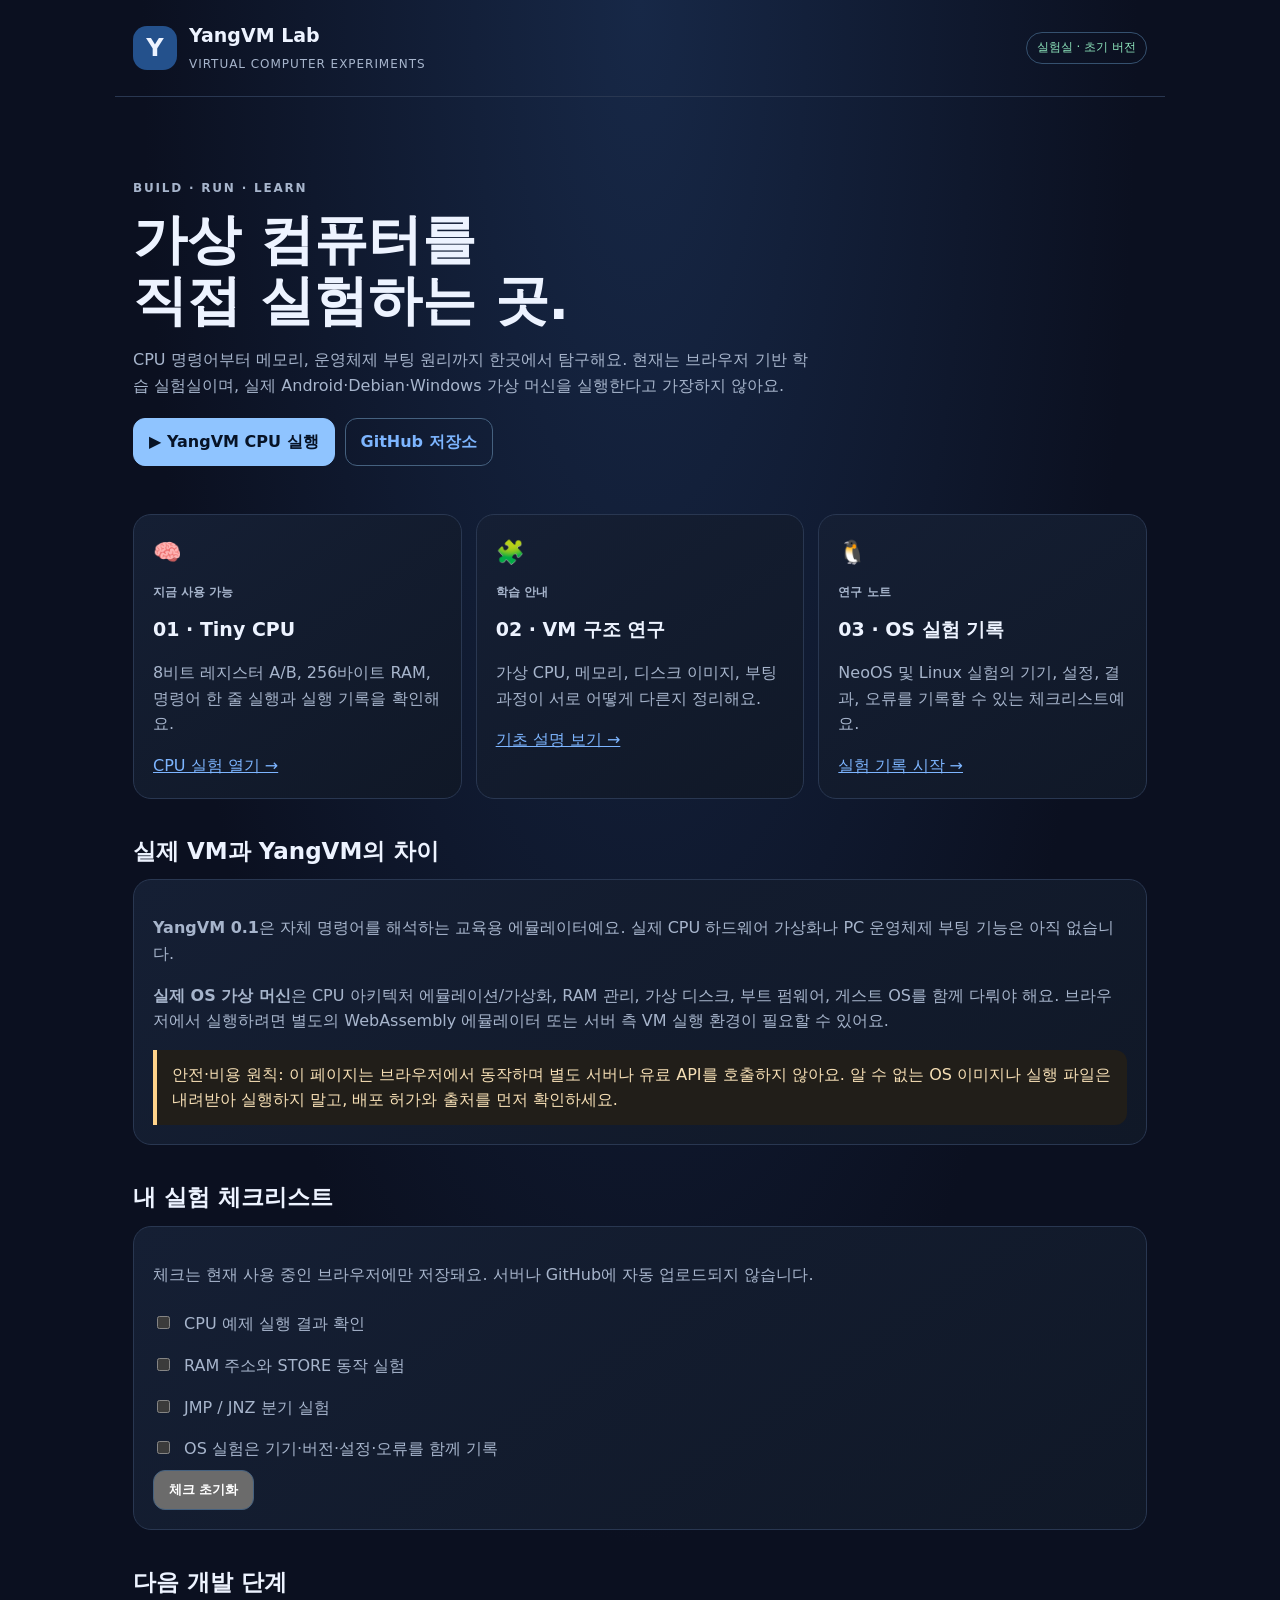
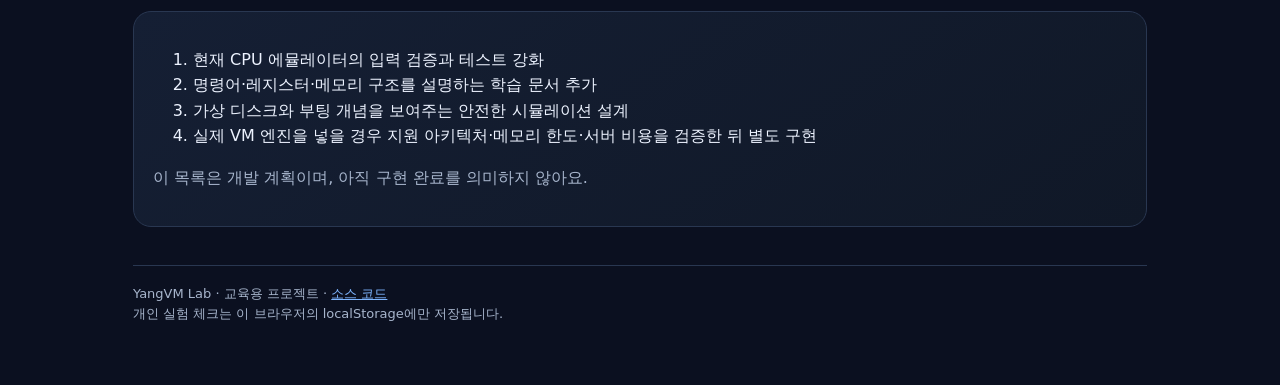
==== lab.html @ 852eb868 "Add YangVM Lab experiment portal" ====
<!doctype html>
<html lang="ko">
<head>
<meta charset="utf-8">
<meta name="viewport" content="width=device-width,initial-scale=1">
<meta name="theme-color" content="#101827">
<meta name="description" content="YangVM Lab — 브라우저에서 CPU 에뮬레이터를 실험하고 운영체제와 가상화 원리를 배우는 실험실">
<title>YangVM Lab · 가상 컴퓨터 실험실</title>
<style>
:root{color-scheme:dark;--bg:#0b1020;--panel:#131c30;--line:#293751;--text:#edf3ff;--muted:#a7b5cc;--blue:#7db5ff;--green:#8ee6bd;--amber:#ffd38b}
*{box-sizing:border-box}body{margin:0;background:radial-gradient(ellipse at top,#172847 0,#0b1020 55%);color:var(--text);font:16px/1.6 system-ui,-apple-system,"Noto Sans KR",sans-serif}a{color:var(--blue)}a:focus,button:focus{outline:2px solid var(--amber);outline-offset:3px}.top{max-width:1050px;margin:auto;padding:20px 18px;display:flex;justify-content:space-between;align-items:center;gap:12px;border-bottom:1px solid var(--line)}.brand{display:flex;align-items:center;gap:12px}.mark{display:grid;place-items:center;width:44px;height:44px;border-radius:14px;background:#24518c;font-weight:900;font-size:24px}.brand strong{display:block;font-size:19px}.brand small,.tag{color:var(--muted);font-size:12px;letter-spacing:.08em}.pill{border:1px solid #35516f;border-radius:99px;padding:5px 10px;color:var(--green);font-size:12px}main{max-width:1050px;margin:auto;padding:28px 18px 60px}.hero{padding:28px 0 24px}.eyebrow{color:var(--green);font-size:12px;letter-spacing:.15em;font-weight:800}.hero h1{font-size:clamp(32px,7vw,54px);line-height:1.12;margin:10px 0}.hero p{color:var(--muted);max-width:690px}.actions{display:flex;gap:10px;flex-wrap:wrap;margin-top:20px}.btn{display:inline-block;text-decoration:none;border:1px solid #45617f;padding:10px 15px;border-radius:12px;font-weight:700}.btn.primary{background:#8fc4ff;color:#071326;border-color:#8fc4ff}.grid{display:grid;grid-template-columns:repeat(auto-fit,minmax(min(100%,270px),1fr));gap:14px;margin:18px 0}.card,.panel{background:linear-gradient(145deg,#151f34,#101827);border:1px solid var(--line);border-radius:18px;padding:19px;min-width:0}.card h2,.panel h2{font-size:19px;margin:8px 0}.card p,.panel p,.card li{color:var(--muted)}.icon{font-size:23px}.status{color:var(--amber);font-size:12px;font-weight:800}.section-title{margin:34px 0 10px;font-size:23px}.terminal{background:#070b13;border:1px solid #26354d;border-radius:14px;padding:15px;overflow:auto;color:#b8f7d6;font:13px/1.7 ui-monospace,SFMono-Regular,Consolas,monospace;white-space:pre-wrap}.terminal button{font:inherit;color:#dceaff;background:#17243a;border:1px solid #40536f;border-radius:8px;padding:5px 9px;margin:0 5px 8px 0}.notice{border-left:4px solid var(--amber);padding:12px 15px;background:#211e19;border-radius:0 12px 12px 0;color:#f6dfb5}.checklist label{display:block;padding:8px 0;color:var(--muted)}.checklist input{margin-right:9px;accent-color:#8fc4ff}footer{border-top:1px solid var(--line);margin-top:38px;padding-top:18px;color:var(--muted);font-size:13px}code{color:#d5e5ff;background:#1c2940;padding:2px 5px;border-radius:5px}@media(min-width:700px){.hero{padding:42px 0 30px}}
</style>
</head>
<body>
<header class="top"><div class="brand"><span class="mark">Y</span><div><strong>YangVM Lab</strong><small>VIRTUAL COMPUTER EXPERIMENTS</small></div></div><span class="pill">실험실 · 초기 버전</span></header>
<main>
<section class="hero"><p class="eyebrow">BUILD · RUN · LEARN</p><h1>가상 컴퓨터를<br>직접 실험하는 곳.</h1><p>CPU 명령어부터 메모리, 운영체제 부팅 원리까지 한곳에서 탐구해요. 현재는 브라우저 기반 학습 실험실이며, 실제 Android·Debian·Windows 가상 머신을 실행한다고 가장하지 않아요.</p><div class="actions"><a class="btn primary" href="./index.html">▶ YangVM CPU 실행</a><a class="btn" href="https://github.com/gw140427-rgb/Repository-YangVM-Description-A-simple-virtual-machine-project-built-on-Android-Visibility-Public">GitHub 저장소</a></div></section>
<div class="grid">
<article class="card"><span class="icon">🧠</span><p class="status">지금 사용 가능</p><h2>01 · Tiny CPU</h2><p>8비트 레지스터 A/B, 256바이트 RAM, 명령어 한 줄 실행과 실행 기록을 확인해요.</p><a href="./index.html">CPU 실험 열기 →</a></article>
<article class="card"><span class="icon">🧩</span><p class="status">학습 안내</p><h2>02 · VM 구조 연구</h2><p>가상 CPU, 메모리, 디스크 이미지, 부팅 과정이 서로 어떻게 다른지 정리해요.</p><a href="#vm-basics">기초 설명 보기 →</a></article>
<article class="card"><span class="icon">🐧</span><p class="status">연구 노트</p><h2>03 · OS 실험 기록</h2><p>NeoOS 및 Linux 실험의 기기, 설정, 결과, 오류를 기록할 수 있는 체크리스트예요.</p><a href="#notes">실험 기록 시작 →</a></article>
</div>
<section id="vm-basics"><h2 class="section-title">실제 VM과 YangVM의 차이</h2><div class="panel"><p><b>YangVM 0.1</b>은 자체 명령어를 해석하는 교육용 에뮬레이터예요. 실제 CPU 하드웨어 가상화나 PC 운영체제 부팅 기능은 아직 없습니다.</p><p><b>실제 OS 가상 머신</b>은 CPU 아키텍처 에뮬레이션/가상화, RAM 관리, 가상 디스크, 부트 펌웨어, 게스트 OS를 함께 다뤄야 해요. 브라우저에서 실행하려면 별도의 WebAssembly 에뮬레이터 또는 서버 측 VM 실행 환경이 필요할 수 있어요.</p><div class="notice">안전·비용 원칙: 이 페이지는 브라우저에서 동작하며 별도 서버나 유료 API를 호출하지 않아요. 알 수 없는 OS 이미지나 실행 파일은 내려받아 실행하지 말고, 배포 허가와 출처를 먼저 확인하세요.</div></div></section>
<section id="notes"><h2 class="section-title">내 실험 체크리스트</h2><div class="panel checklist"><p>체크는 현재 사용 중인 브라우저에만 저장돼요. 서버나 GitHub에 자동 업로드되지 않습니다.</p><label><input type="checkbox" data-check="cpu"> CPU 예제 실행 결과 확인</label><label><input type="checkbox" data-check="memory"> RAM 주소와 STORE 동작 실험</label><label><input type="checkbox" data-check="branch"> JMP / JNZ 분기 실험</label><label><input type="checkbox" data-check="os"> OS 실험은 기기·버전·설정·오류를 함께 기록</label><button class="btn" id="clearChecks" type="button">체크 초기화</button></div></section>
<section><h2 class="section-title">다음 개발 단계</h2><div class="panel"><ol><li>현재 CPU 에뮬레이터의 입력 검증과 테스트 강화</li><li>명령어·레지스터·메모리 구조를 설명하는 학습 문서 추가</li><li>가상 디스크와 부팅 개념을 보여주는 안전한 시뮬레이션 설계</li><li>실제 VM 엔진을 넣을 경우 지원 아키텍처·메모리 한도·서버 비용을 검증한 뒤 별도 구현</li></ol><p>이 목록은 개발 계획이며, 아직 구현 완료를 의미하지 않아요.</p></div></section>
<footer>YangVM Lab · 교육용 프로젝트 · <a href="https://github.com/gw140427-rgb/Repository-YangVM-Description-A-simple-virtual-machine-project-built-on-Android-Visibility-Public">소스 코드</a><br>개인 실험 체크는 이 브라우저의 localStorage에만 저장됩니다.</footer>
</main>
<script>
document.querySelectorAll("[data-check]").forEach(el=>{const key="yangvm-lab-"+el.dataset.check;try{el.checked=localStorage.getItem(key)==="1";el.addEventListener("change",()=>{try{localStorage.setItem(key,el.checked?"1":"0")}catch(e){}})}catch(e){}});
document.getElementById("clearChecks").addEventListener("click",()=>{document.querySelectorAll("[data-check]").forEach(el=>{el.checked=false;try{localStorage.removeItem("yangvm-lab-"+el.dataset.check)}catch(e){}})});
</script>
</body>
</html>
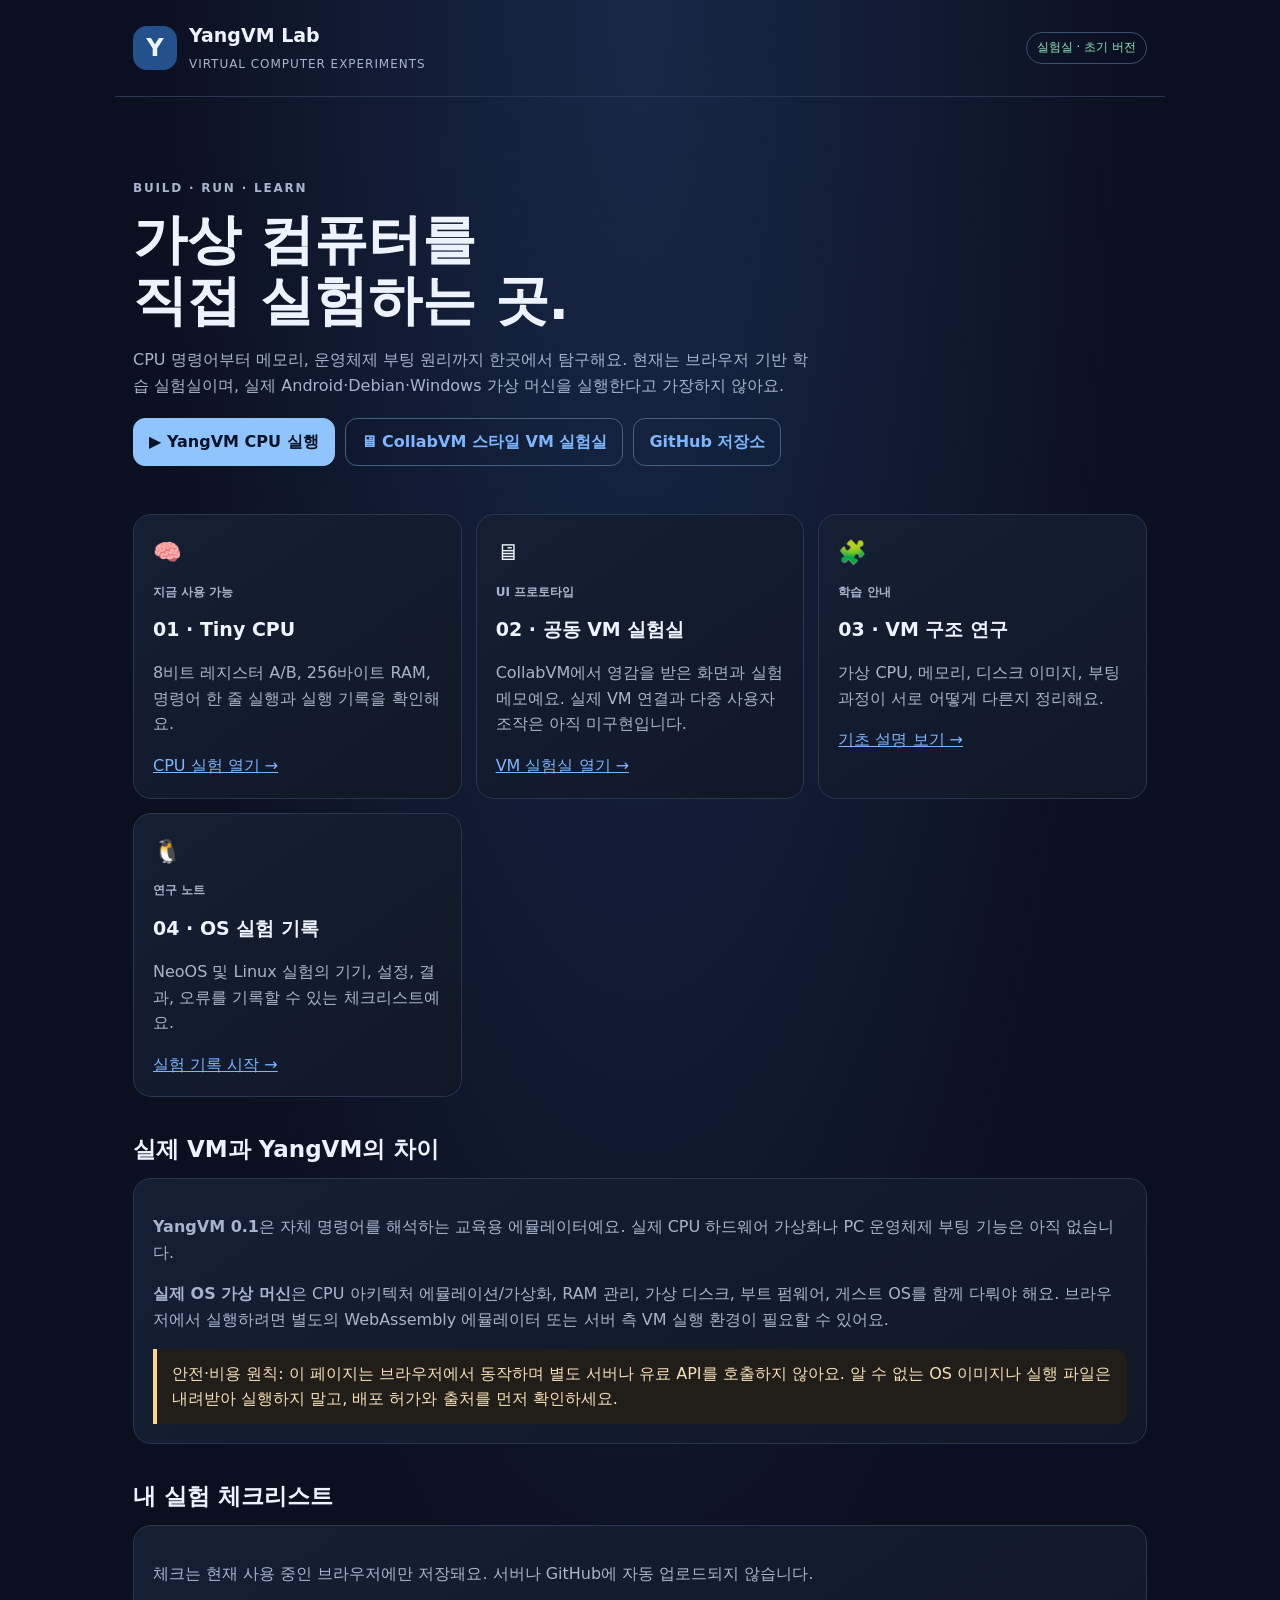
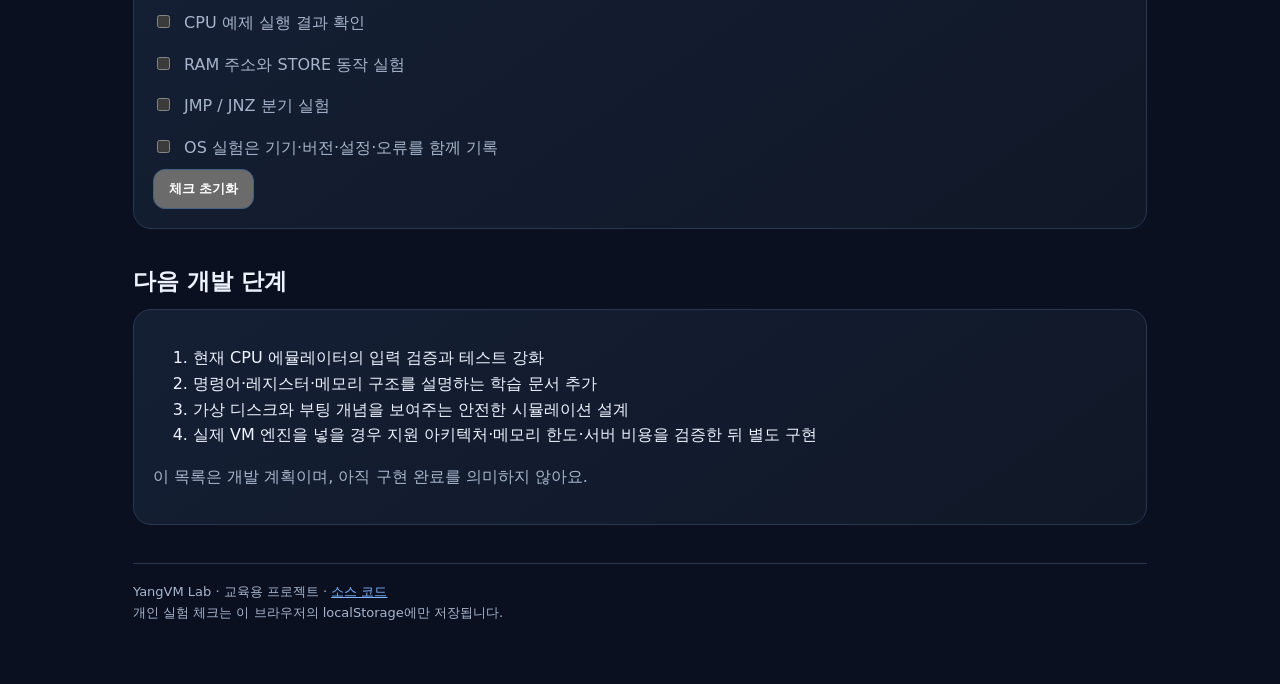
==== commit 36e328a2: "Link CollabVM-style UI prototype from YangVM Lab" ====
--- a/lab.html
+++ b/lab.html
@@ -14,11 +14,12 @@
 <body>
 <header class="top"><div class="brand"><span class="mark">Y</span><div><strong>YangVM Lab</strong><small>VIRTUAL COMPUTER EXPERIMENTS</small></div></div><span class="pill">실험실 · 초기 버전</span></header>
 <main>
-<section class="hero"><p class="eyebrow">BUILD · RUN · LEARN</p><h1>가상 컴퓨터를<br>직접 실험하는 곳.</h1><p>CPU 명령어부터 메모리, 운영체제 부팅 원리까지 한곳에서 탐구해요. 현재는 브라우저 기반 학습 실험실이며, 실제 Android·Debian·Windows 가상 머신을 실행한다고 가장하지 않아요.</p><div class="actions"><a class="btn primary" href="./index.html">▶ YangVM CPU 실행</a><a class="btn" href="https://github.com/gw140427-rgb/Repository-YangVM-Description-A-simple-virtual-machine-project-built-on-Android-Visibility-Public">GitHub 저장소</a></div></section>
+<section class="hero"><p class="eyebrow">BUILD · RUN · LEARN</p><h1>가상 컴퓨터를<br>직접 실험하는 곳.</h1><p>CPU 명령어부터 메모리, 운영체제 부팅 원리까지 한곳에서 탐구해요. 현재는 브라우저 기반 학습 실험실이며, 실제 Android·Debian·Windows 가상 머신을 실행한다고 가장하지 않아요.</p><div class="actions"><a class="btn primary" href="./index.html">▶ YangVM CPU 실행</a><a class="btn" href="./vm.html">🖥 CollabVM 스타일 VM 실험실</a><a class="btn" href="https://github.com/gw140427-rgb/Repository-YangVM-Description-A-simple-virtual-machine-project-built-on-Android-Visibility-Public">GitHub 저장소</a></div></section>
 <div class="grid">
 <article class="card"><span class="icon">🧠</span><p class="status">지금 사용 가능</p><h2>01 · Tiny CPU</h2><p>8비트 레지스터 A/B, 256바이트 RAM, 명령어 한 줄 실행과 실행 기록을 확인해요.</p><a href="./index.html">CPU 실험 열기 →</a></article>
-<article class="card"><span class="icon">🧩</span><p class="status">학습 안내</p><h2>02 · VM 구조 연구</h2><p>가상 CPU, 메모리, 디스크 이미지, 부팅 과정이 서로 어떻게 다른지 정리해요.</p><a href="#vm-basics">기초 설명 보기 →</a></article>
-<article class="card"><span class="icon">🐧</span><p class="status">연구 노트</p><h2>03 · OS 실험 기록</h2><p>NeoOS 및 Linux 실험의 기기, 설정, 결과, 오류를 기록할 수 있는 체크리스트예요.</p><a href="#notes">실험 기록 시작 →</a></article>
+<article class="card"><span class="icon">🖥</span><p class="status">UI 프로토타입</p><h2>02 · 공동 VM 실험실</h2><p>CollabVM에서 영감을 받은 화면과 실험 메모예요. 실제 VM 연결과 다중 사용자 조작은 아직 미구현입니다.</p><a href="./vm.html">VM 실험실 열기 →</a></article>
+<article class="card"><span class="icon">🧩</span><p class="status">학습 안내</p><h2>03 · VM 구조 연구</h2><p>가상 CPU, 메모리, 디스크 이미지, 부팅 과정이 서로 어떻게 다른지 정리해요.</p><a href="#vm-basics">기초 설명 보기 →</a></article>
+<article class="card"><span class="icon">🐧</span><p class="status">연구 노트</p><h2>04 · OS 실험 기록</h2><p>NeoOS 및 Linux 실험의 기기, 설정, 결과, 오류를 기록할 수 있는 체크리스트예요.</p><a href="#notes">실험 기록 시작 →</a></article>
 </div>
 <section id="vm-basics"><h2 class="section-title">실제 VM과 YangVM의 차이</h2><div class="panel"><p><b>YangVM 0.1</b>은 자체 명령어를 해석하는 교육용 에뮬레이터예요. 실제 CPU 하드웨어 가상화나 PC 운영체제 부팅 기능은 아직 없습니다.</p><p><b>실제 OS 가상 머신</b>은 CPU 아키텍처 에뮬레이션/가상화, RAM 관리, 가상 디스크, 부트 펌웨어, 게스트 OS를 함께 다뤄야 해요. 브라우저에서 실행하려면 별도의 WebAssembly 에뮬레이터 또는 서버 측 VM 실행 환경이 필요할 수 있어요.</p><div class="notice">안전·비용 원칙: 이 페이지는 브라우저에서 동작하며 별도 서버나 유료 API를 호출하지 않아요. 알 수 없는 OS 이미지나 실행 파일은 내려받아 실행하지 말고, 배포 허가와 출처를 먼저 확인하세요.</div></div></section>
 <section id="notes"><h2 class="section-title">내 실험 체크리스트</h2><div class="panel checklist"><p>체크는 현재 사용 중인 브라우저에만 저장돼요. 서버나 GitHub에 자동 업로드되지 않습니다.</p><label><input type="checkbox" data-check="cpu"> CPU 예제 실행 결과 확인</label><label><input type="checkbox" data-check="memory"> RAM 주소와 STORE 동작 실험</label><label><input type="checkbox" data-check="branch"> JMP / JNZ 분기 실험</label><label><input type="checkbox" data-check="os"> OS 실험은 기기·버전·설정·오류를 함께 기록</label><button class="btn" id="clearChecks" type="button">체크 초기화</button></div></section>
